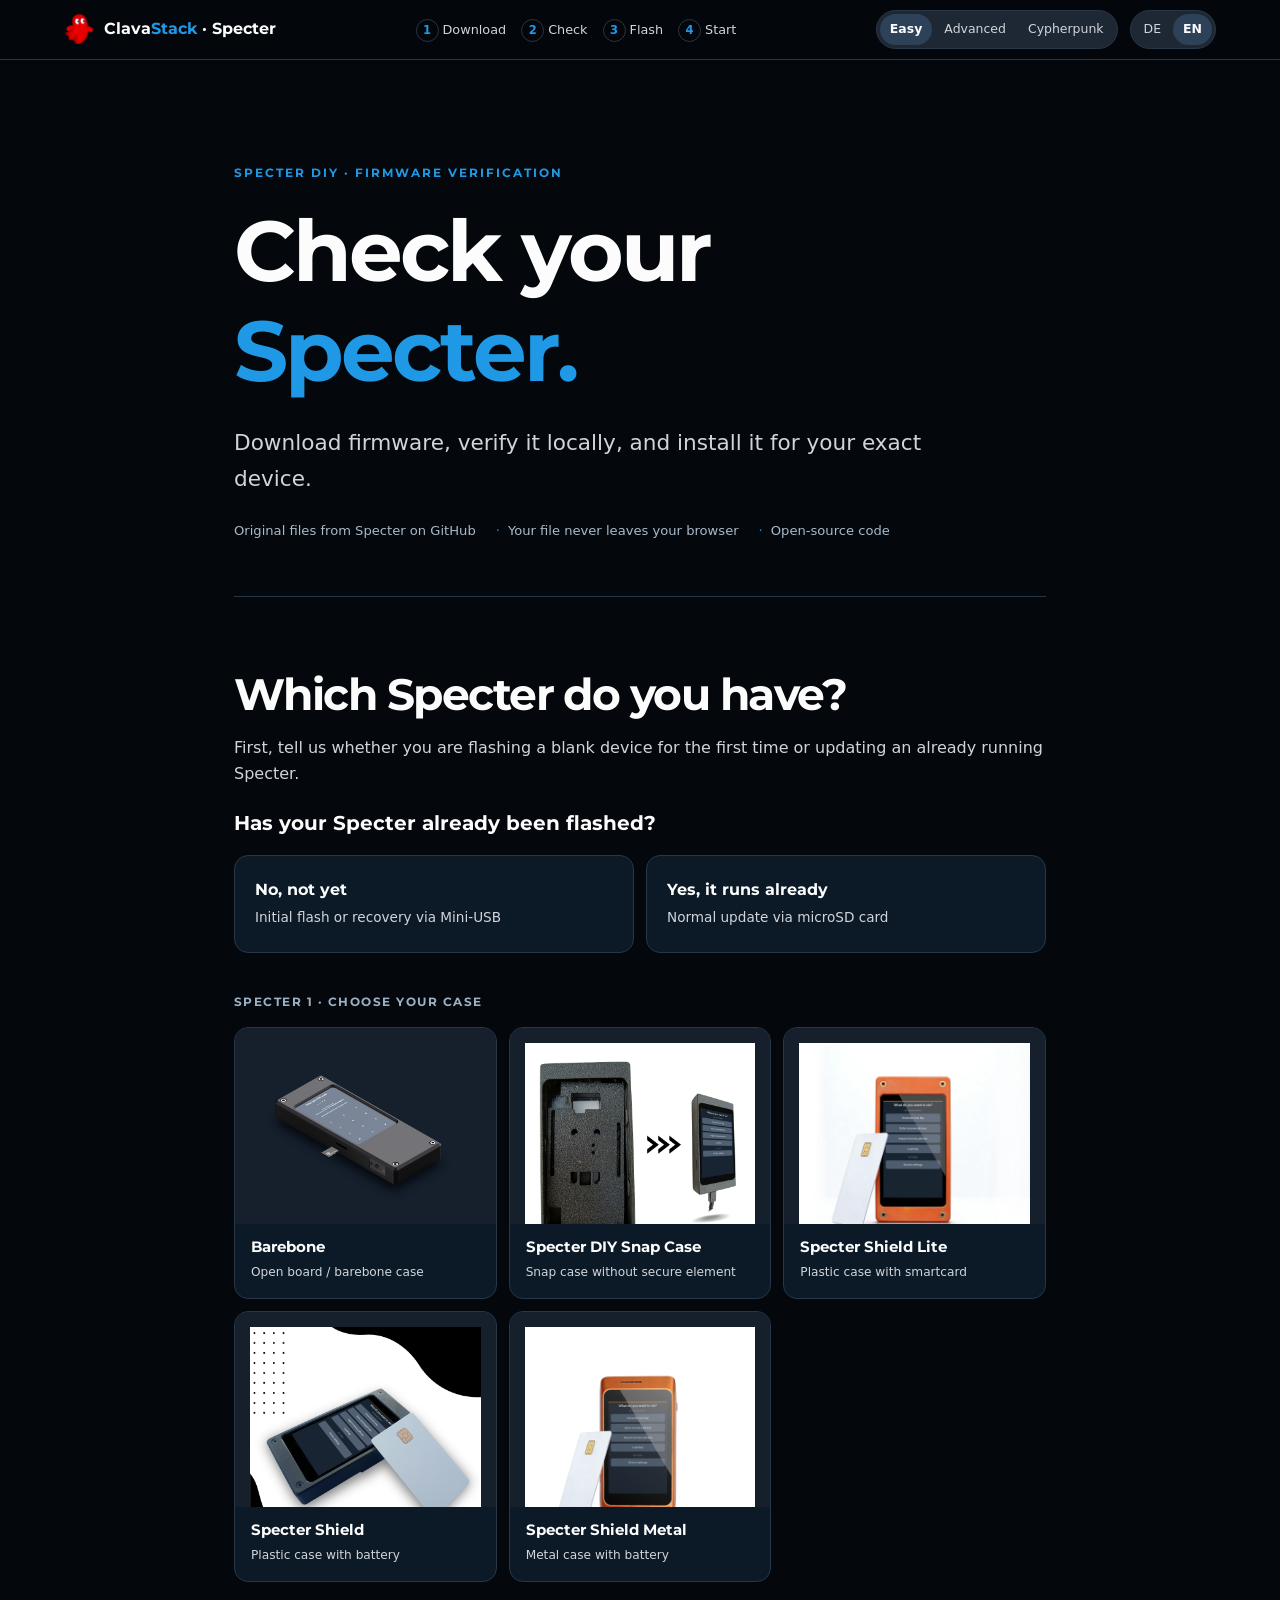
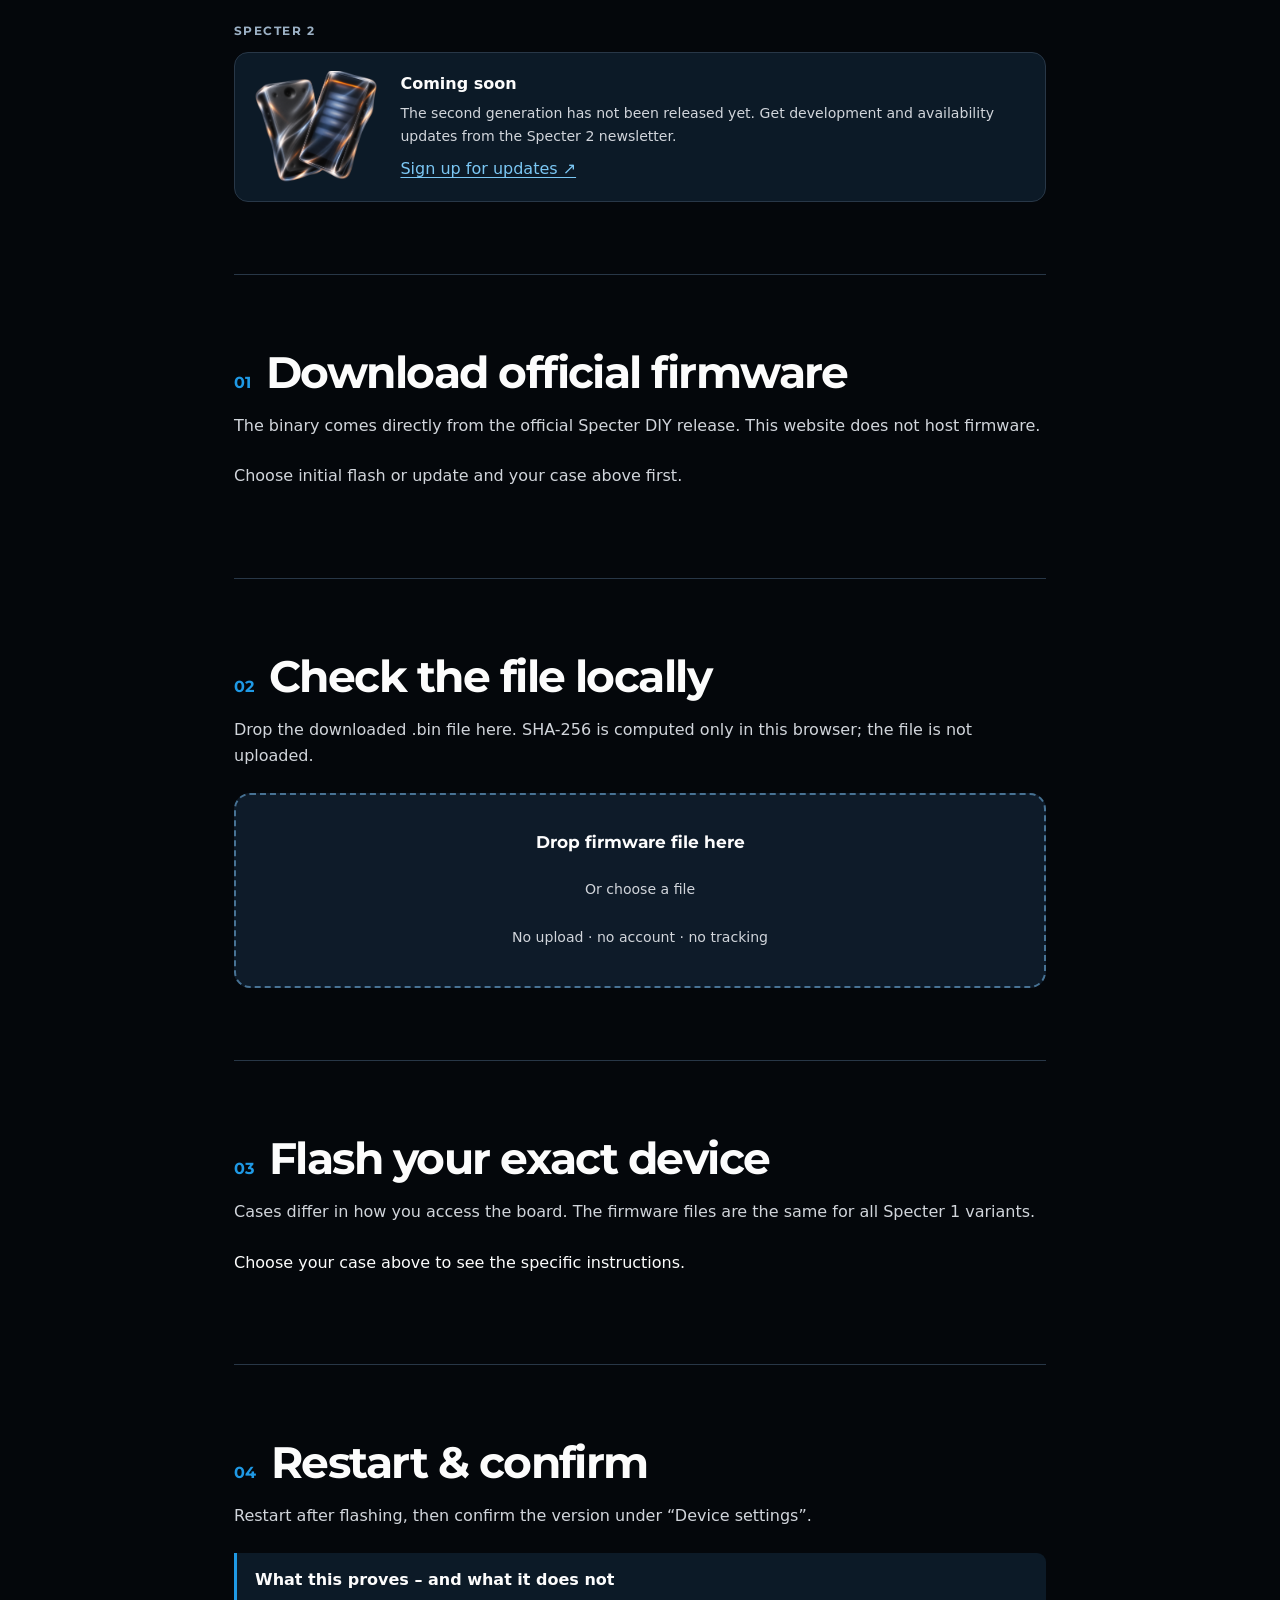
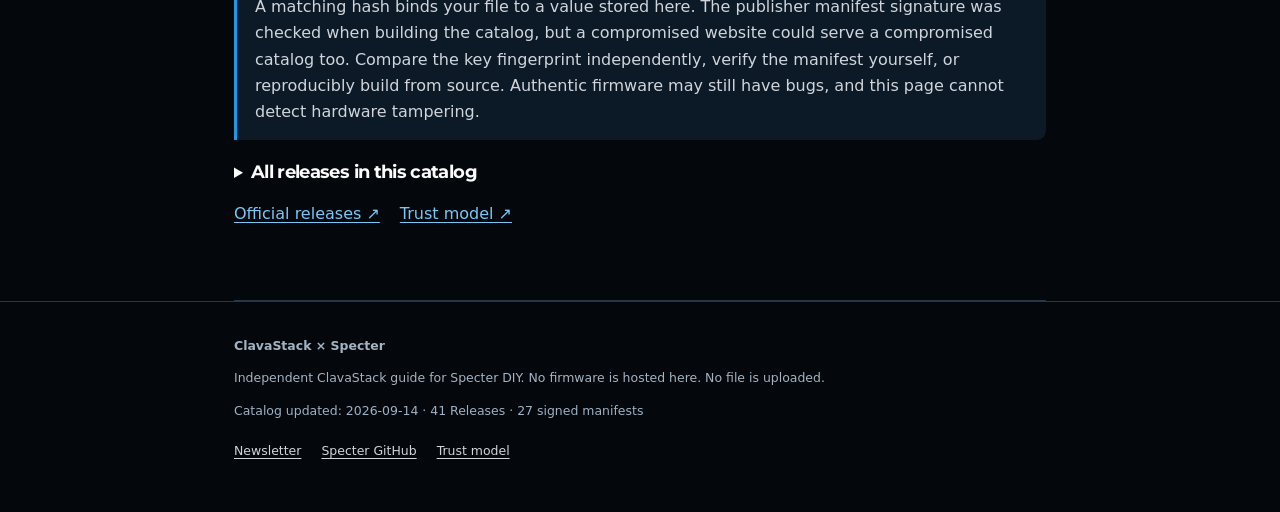
==== index.html @ 4e9931c5 "Build ClavaStack Specter firmware verifier" ====
<!doctype html>
<html lang="de">
<head>
  <meta charset="utf-8">
  <meta name="viewport" content="width=device-width, initial-scale=1">
  <meta name="theme-color" content="#04070B">
  <meta name="description" content="Specter DIY Firmware lokal prüfen und sicher installieren. Offizielle Releases, signierte Prüfsummen und Anleitungen für alle Specter-1-Gehäuse.">
  <title>Specter Firmware prüfen · ClavaStack</title>
  <link rel="icon" href="assets/specter-ghost-logo.png">
  <link rel="stylesheet" href="style.css">
  <script type="module" src="app.js"></script>
</head>
<body>
  <a class="skip" href="#main">Zum Inhalt springen</a>
  <div id="app">
    <main id="main" class="loading" aria-live="polite">Release-Daten werden geladen …</main>
  </div>
  <noscript>Diese Seite benötigt JavaScript für die lokale Datei-Prüfung. Die Firmware selbst kommt ausschließlich aus den offiziellen Specter-Releases auf GitHub.</noscript>
</body>
</html>
---- style.css ----
@font-face{font-family:Montserrat;src:url('assets/montserrat-latin.ttf') format('truetype');font-style:normal;font-weight:400 800;font-display:swap}
:root{color-scheme:dark;--bg:#04070b;--panel:#0c1a27;--card:#1e2734;--text:#fcfcfc;--muted:#d1d5db;--blue:#1f99e5;--blue-dark:#1680c0;--line:#283747;--coral:#ff7a7a;--green:#78d7aa;--max:860px}
*{box-sizing:border-box}html{scroll-behavior:smooth}body{margin:0;background:var(--bg);color:var(--text);font:16px/1.65 system-ui,-apple-system,Segoe UI,sans-serif}button,input,select{font:inherit}button{cursor:pointer}a{color:#7bc7f4;text-underline-offset:3px}a:hover{color:#b4e3ff}img{max-width:100%}.skip{position:absolute;left:-9999px;top:0;padding:.5rem 1rem;background:var(--blue);color:var(--bg);z-index:50}.skip:focus{left:1rem}.loading{min-height:60vh;display:grid;place-items:center;color:var(--muted)}.shell{max-width:var(--max);margin:auto;padding:0 24px}.topbar{position:sticky;top:0;z-index:20;background:rgba(4,7,11,.96);border-bottom:1px solid var(--line);backdrop-filter:blur(14px)}.topbar-inner{max-width:1200px;margin:auto;padding:10px 24px;display:flex;align-items:center;justify-content:space-between;gap:20px}.brand{display:inline-flex;align-items:center;gap:10px;color:var(--text);text-decoration:none;font-family:Montserrat,system-ui,sans-serif;font-weight:700;white-space:nowrap}.brand img{height:30px;width:30px;object-fit:contain}.brand span span{color:var(--blue)}.top-actions{display:flex;align-items:center;gap:12px}.steps-nav{display:flex;align-items:center;gap:15px;list-style:none;margin:0;padding:0}.steps-nav a{color:var(--muted);text-decoration:none;font-size:.8rem;white-space:nowrap}.steps-nav a:hover{color:var(--text)}.steps-nav b{display:inline-grid;place-items:center;width:23px;height:23px;border:1px solid var(--line);border-radius:50%;font-size:.72rem;color:var(--blue);margin-right:4px}.lang-switch,.mode-switch{display:inline-flex;border:1px solid var(--line);border-radius:999px;background:var(--card);padding:3px;gap:2px}.lang-switch button,.mode-switch button{border:0;background:none;color:var(--muted);padding:5px 10px;border-radius:999px;font-size:.78rem;white-space:nowrap}.lang-switch button[aria-pressed=true],.mode-switch button[aria-pressed=true]{background:#2d4159;color:var(--text);font-weight:700}.hero{padding:106px 0 54px;border-bottom:1px solid var(--line)}.eyebrow{font:700 .73rem/1.3 Montserrat,system-ui,sans-serif;text-transform:uppercase;letter-spacing:.17em;color:var(--blue);margin:0 0 20px}h1,h2,h3{font-family:Montserrat,system-ui,sans-serif;line-height:1.18;letter-spacing:-.035em}h1{font-size:clamp(3.2rem,8vw,5.3rem);margin:0 0 24px;max-width:760px}h1 em{font-style:normal;color:var(--blue)}h2{font-size:clamp(2rem,4.8vw,2.75rem);margin:0 0 20px}h3{font-size:1.15rem;margin:0 0 10px}.lead{font-size:clamp(1.06rem,2.3vw,1.35rem);color:var(--muted);max-width:720px;margin:0 0 24px}.meta-line{display:flex;flex-wrap:wrap;gap:6px 20px;color:#a9bacb;font-size:.82rem}.meta-line span::before{content:'·';color:var(--blue);margin-right:8px}.meta-line span:first-child::before{content:none;margin:0}.section{padding:72px 0;border-bottom:1px solid var(--line);scroll-margin-top:90px}.section-intro{color:var(--muted);margin:-6px 0 24px}.section-head{display:flex;align-items:baseline;gap:15px}.step-number{font:700 1rem Montserrat,system-ui,sans-serif;color:var(--blue);flex:0 0 auto}.question{margin-bottom:28px}.question-label{font-family:Montserrat,system-ui,sans-serif;font-size:1.24rem;font-weight:700;line-height:1.3;margin:0 0 8px}.small{font-size:.87rem;color:var(--muted)}.choice-row{display:grid;grid-template-columns:repeat(2,minmax(0,1fr));gap:12px;margin:18px 0 28px}.choice-card,.device-card{display:block;width:100%;border:1px solid var(--line);background:var(--panel);color:var(--text);text-align:left;border-radius:14px;transition:border-color .2s,transform .2s,background .2s}.choice-card{padding:18px 20px;min-height:98px}.choice-card:hover,.device-card:hover{border-color:#547692;transform:translateY(-2px)}.choice-card[aria-pressed=true],.device-card[aria-pressed=true]{border:2px solid var(--blue);background:#102236}.choice-card strong{display:block;font-family:Montserrat,system-ui,sans-serif;font-size:1rem;line-height:1.3}.choice-card span{display:block;color:var(--muted);font-size:.85rem;margin-top:5px}.device-grid{display:grid;grid-template-columns:repeat(3,minmax(0,1fr));gap:12px;margin-top:18px}.device-card{padding:0;overflow:hidden}.device-image{display:grid;place-items:center;background:#15202c;aspect-ratio:4/3;overflow:hidden}.device-image img{width:100%;height:100%;object-fit:contain;padding:15px}.device-copy{padding:14px 16px 16px}.device-copy strong{display:block;font:700 .92rem/1.28 Montserrat,system-ui,sans-serif}.device-copy span{display:block;color:var(--muted);font-size:.76rem;margin-top:5px}.generation{margin:42px 0 14px;color:#9cb1c5;font:700 .72rem Montserrat,system-ui,sans-serif;text-transform:uppercase;letter-spacing:.13em}.gen2{display:flex;align-items:center;gap:22px;border:1px solid var(--line);border-radius:14px;background:var(--panel);padding:18px;margin-top:12px}.gen2 img{width:175px;height:112px;object-fit:cover;border-radius:8px}.gen2 p{margin:4px 0 8px;color:var(--muted);font-size:.88rem}.version-select{width:min(100%,360px);background:var(--card);border:1px solid #58718b;border-radius:9px;color:var(--text);padding:12px 14px;margin:10px 0 0}.note{border-left:3px solid var(--blue);background:var(--panel);padding:14px 18px;border-radius:0 9px 9px 0;margin:20px 0;color:var(--muted)}.note.warning{border-color:var(--coral)}.note.success{border-color:var(--green)}.note strong{color:var(--text)}.download-panel{background:var(--panel);border:1px solid var(--line);border-radius:16px;padding:24px;margin:22px 0}.download-panel h3{margin-bottom:7px}.download-panel p{margin:7px 0 16px;color:var(--muted)}.download-actions{display:flex;flex-wrap:wrap;gap:10px;align-items:center}.button{display:inline-flex;align-items:center;justify-content:center;gap:8px;border:1px solid var(--blue);border-radius:9px;background:var(--blue);color:#04070b;text-decoration:none;padding:12px 18px;font:700 .88rem Montserrat,system-ui,sans-serif;line-height:1.35}.button:hover{background:#75c6f6;color:#04070b}.button.secondary{background:transparent;color:var(--text);border-color:#58718b}.button.secondary:hover{background:var(--card);color:var(--text)}.button.ghost{background:none;border-color:transparent;color:#7bc7f4;padding:8px 0}.button:focus-visible,.choice-card:focus-visible,.device-card:focus-visible,.mode-switch button:focus-visible,.lang-switch button:focus-visible,a:focus-visible{outline:3px solid var(--blue);outline-offset:3px}.file-drop{position:relative;display:grid;place-items:center;text-align:center;gap:8px;min-height:195px;padding:28px;border:2px dashed #477294;border-radius:16px;background:#0e1b29;cursor:pointer}.file-drop.dragover{border-color:var(--blue);background:#142a3d}.file-drop strong{font:700 1.06rem Montserrat,system-ui,sans-serif}.file-drop span{color:var(--muted);font-size:.88rem}.file-drop input{position:absolute;inset:0;width:100%;height:100%;opacity:0;cursor:pointer}.file-drop:focus-within{outline:3px solid var(--blue);outline-offset:3px}.progress-wrap{height:7px;background:var(--card);border-radius:999px;overflow:hidden;margin:16px 0}.progress-bar{height:100%;background:var(--blue);transition:width .2s}.result{margin-top:24px;padding:22px;border:1px solid var(--line);border-radius:12px;background:var(--panel)}.result.ok{border-color:#367b65}.result.bad{border-color:#a74b55}.result.warn{border-color:#9a7b44}.result h3{display:flex;align-items:center;gap:8px}.result p{color:var(--muted)}.fact-grid{display:grid;grid-template-columns:repeat(2,minmax(0,1fr));gap:14px;margin:18px 0}.fact{padding:14px;background:var(--card);border-radius:9px;min-width:0}.fact label{display:block;color:#a8bbcb;font-size:.72rem;text-transform:uppercase;letter-spacing:.08em;margin-bottom:5px}.fact div{overflow-wrap:anywhere;font-family:ui-monospace,SFMono-Regular,Consolas,monospace;font-size:.8rem;color:var(--text)}.instruction-list{counter-reset:install;list-style:none;margin:22px 0;padding:0}.instruction-list li{counter-increment:install;display:grid;grid-template-columns:35px 1fr;gap:12px;padding:14px 0;border-top:1px solid var(--line)}.instruction-list li::before{content:counter(install);display:grid;place-items:center;width:28px;height:28px;border-radius:50%;background:var(--card);color:var(--blue);font-weight:700;font-size:.8rem}.instruction-list li p{margin:0;color:var(--muted)}.instruction-list li strong{color:var(--text)}.board-guide{display:grid;grid-template-columns:minmax(0,1.4fr) minmax(200px,1fr);gap:18px;margin:22px 0;background:var(--panel);border:1px solid var(--line);padding:18px;border-radius:12px}.board-guide figure{margin:0;position:relative}.board-guide img{width:100%;display:block;border-radius:8px}.board-guide figcaption{font-size:.72rem;color:#a6b5c3;margin-top:5px}.board-guide .board-text{font-size:.86rem;color:var(--muted)}.board-guide .board-text strong{color:var(--text)}.board-marker{position:absolute;left:88.5%;top:17%;width:36px;height:36px;border:3px solid var(--coral);border-radius:50%;box-shadow:0 0 0 3px rgba(0,0,0,.5);pointer-events:none}.board-marker::after{content:'JP2';position:absolute;top:-33px;left:-3px;background:#aa3d43;color:var(--text);padding:3px 6px;border-radius:4px;font:bold .7rem Montserrat,system-ui,sans-serif}.link-group{display:flex;flex-wrap:wrap;gap:10px 20px;margin-top:15px}.mode-extra{display:none}.mode-advanced .advanced,.mode-cypherpunk .advanced,.mode-cypherpunk .cypherpunk{display:block}.copy-code{display:block;white-space:pre-wrap;overflow-wrap:anywhere;background:#090f16;border:1px solid var(--line);border-radius:8px;padding:14px 18px;color:#cae8fa;font:.76rem/1.6 ui-monospace,SFMono-Regular,Consolas,monospace;margin:14px 0}.archive{max-height:340px;overflow:auto;border:1px solid var(--line);border-radius:10px}.archive table{width:100%;border-collapse:collapse}.archive th,.archive td{text-align:left;padding:9px 12px;border-bottom:1px solid var(--line);font-size:.82rem}.archive th{position:sticky;top:0;background:var(--card);font-size:.7rem;text-transform:uppercase;color:var(--muted)}.badge{display:inline-block;border-radius:5px;background:#214437;color:#b0f6cc;padding:2px 6px;font-size:.7rem}.badge.unsigned{background:#483c2f;color:#f6d5a7}.footer{border-top:1px solid var(--line);padding:34px 0 50px;color:#a3b3c2;font-size:.78rem}.footer-inner{display:flex;justify-content:space-between;flex-wrap:wrap;gap:20px}.footer-links{display:flex;flex-wrap:wrap;gap:8px 20px}.footer a{color:var(--muted)}.footer p{max-width:620px;margin:12px 0 0}.status-line{font-size:.78rem;color:#9eb1c2}.muted-link{color:var(--muted)}.only-when-selected{color:var(--muted)}
@media(max-width:950px){.steps-nav{display:none}.topbar-inner{max-width:var(--max)}}
@media(max-width:660px){.shell{padding:0 18px}.topbar-inner{padding:9px 18px}.brand span{font-size:.85rem}.top-actions{gap:6px}.lang-switch button,.mode-switch button{padding:5px 7px;font-size:.67rem}.hero{padding:68px 0 44px}.section{padding:55px 0}.device-grid{grid-template-columns:repeat(2,minmax(0,1fr))}.board-guide{grid-template-columns:1fr}.fact-grid{grid-template-columns:1fr}.gen2 img{width:115px;height:94px}.download-panel{padding:18px}}
@media(max-width:440px){.mode-switch{max-width:196px}.choice-row{grid-template-columns:1fr}.device-grid{gap:8px}.device-copy{padding:10px}.device-copy strong{font-size:.8rem}.device-copy span{font-size:.7rem}.gen2{align-items:flex-start}.gen2 img{width:90px;height:90px}.meta-line{display:block}.meta-line span{display:block}.meta-line span::before{content:none}}
.board-photo{position:relative;line-height:0}
.board-photo .board-marker{left:76.5%;top:35.7%;width:8%;height:auto;aspect-ratio:1}
.video-frame{position:relative;aspect-ratio:16/9;max-width:100%;overflow:hidden;border-radius:9px;background:#000}.video-frame iframe{position:absolute;inset:0;width:100%;height:100%;border:0}
@media(max-width:660px){.topbar-inner{flex-wrap:wrap;gap:5px}.brand{width:100%}.top-actions{width:100%;justify-content:space-between}.section{scroll-margin-top:100px}}
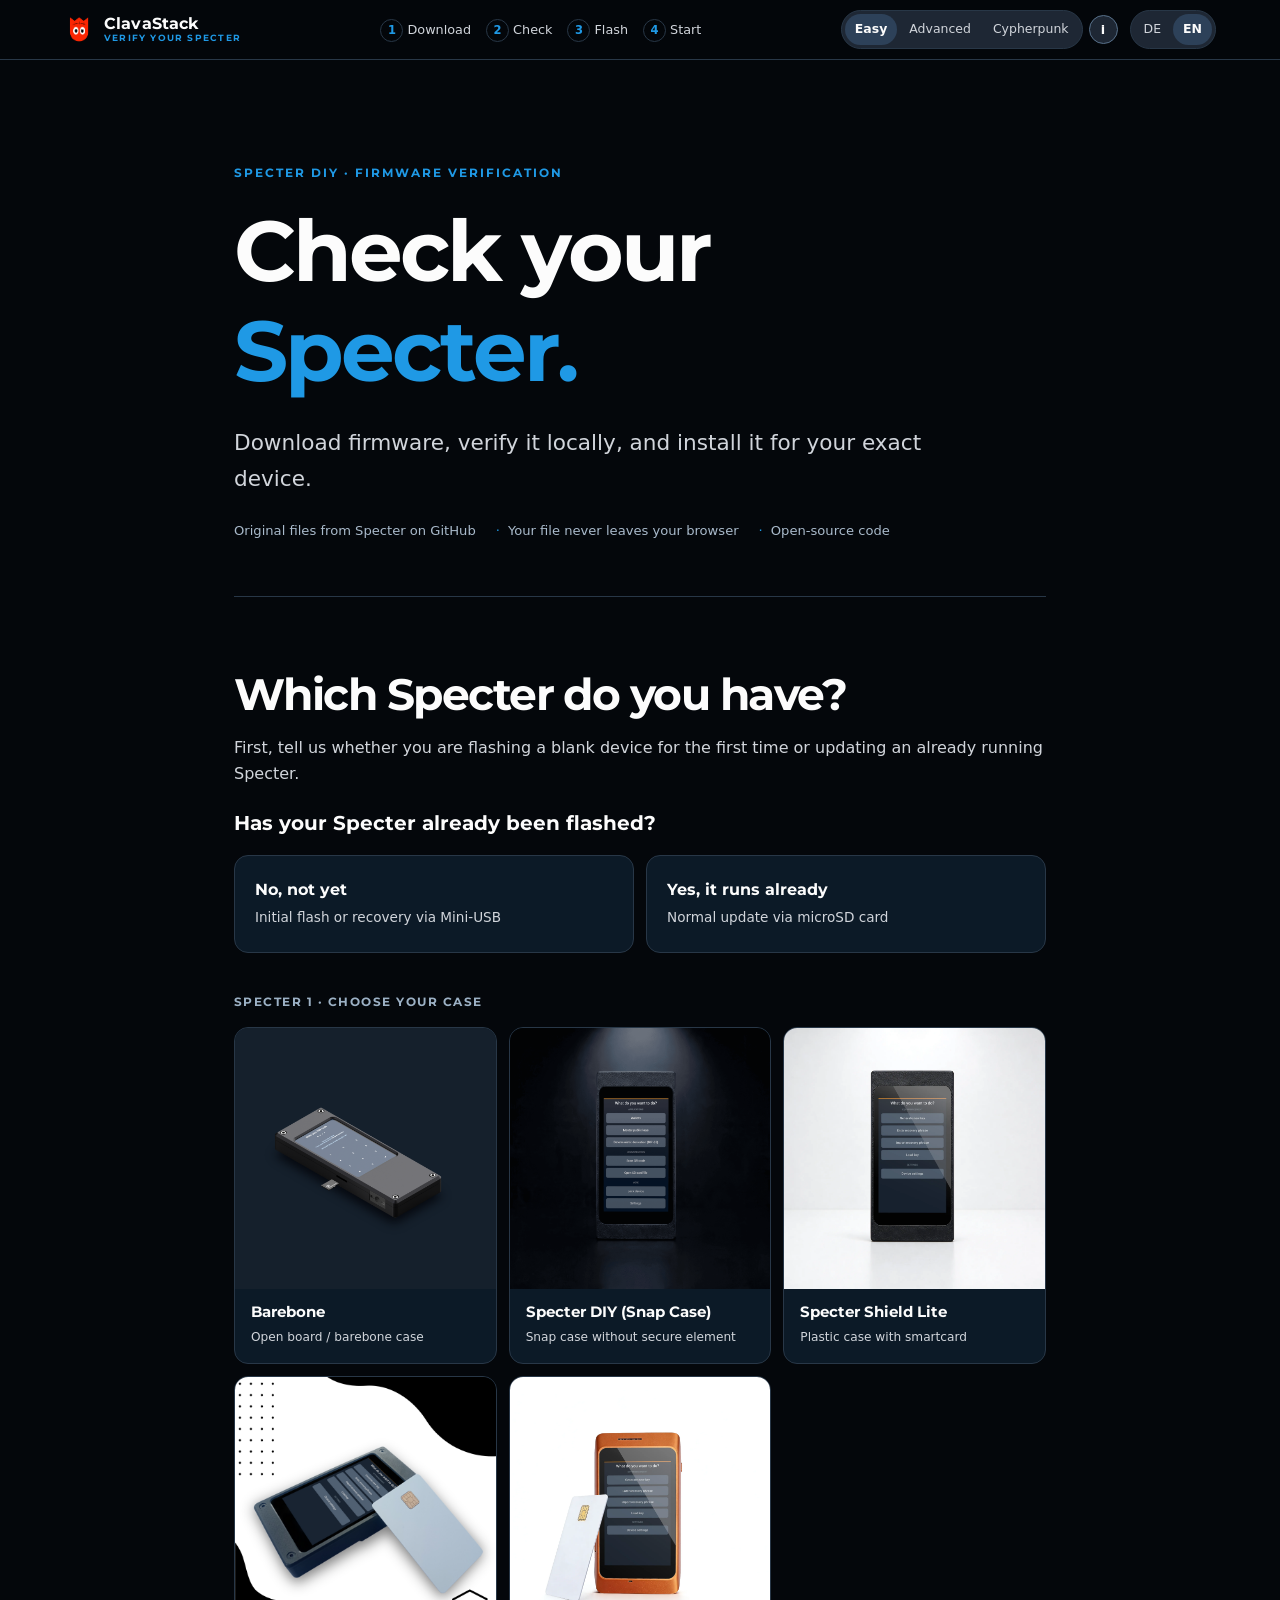
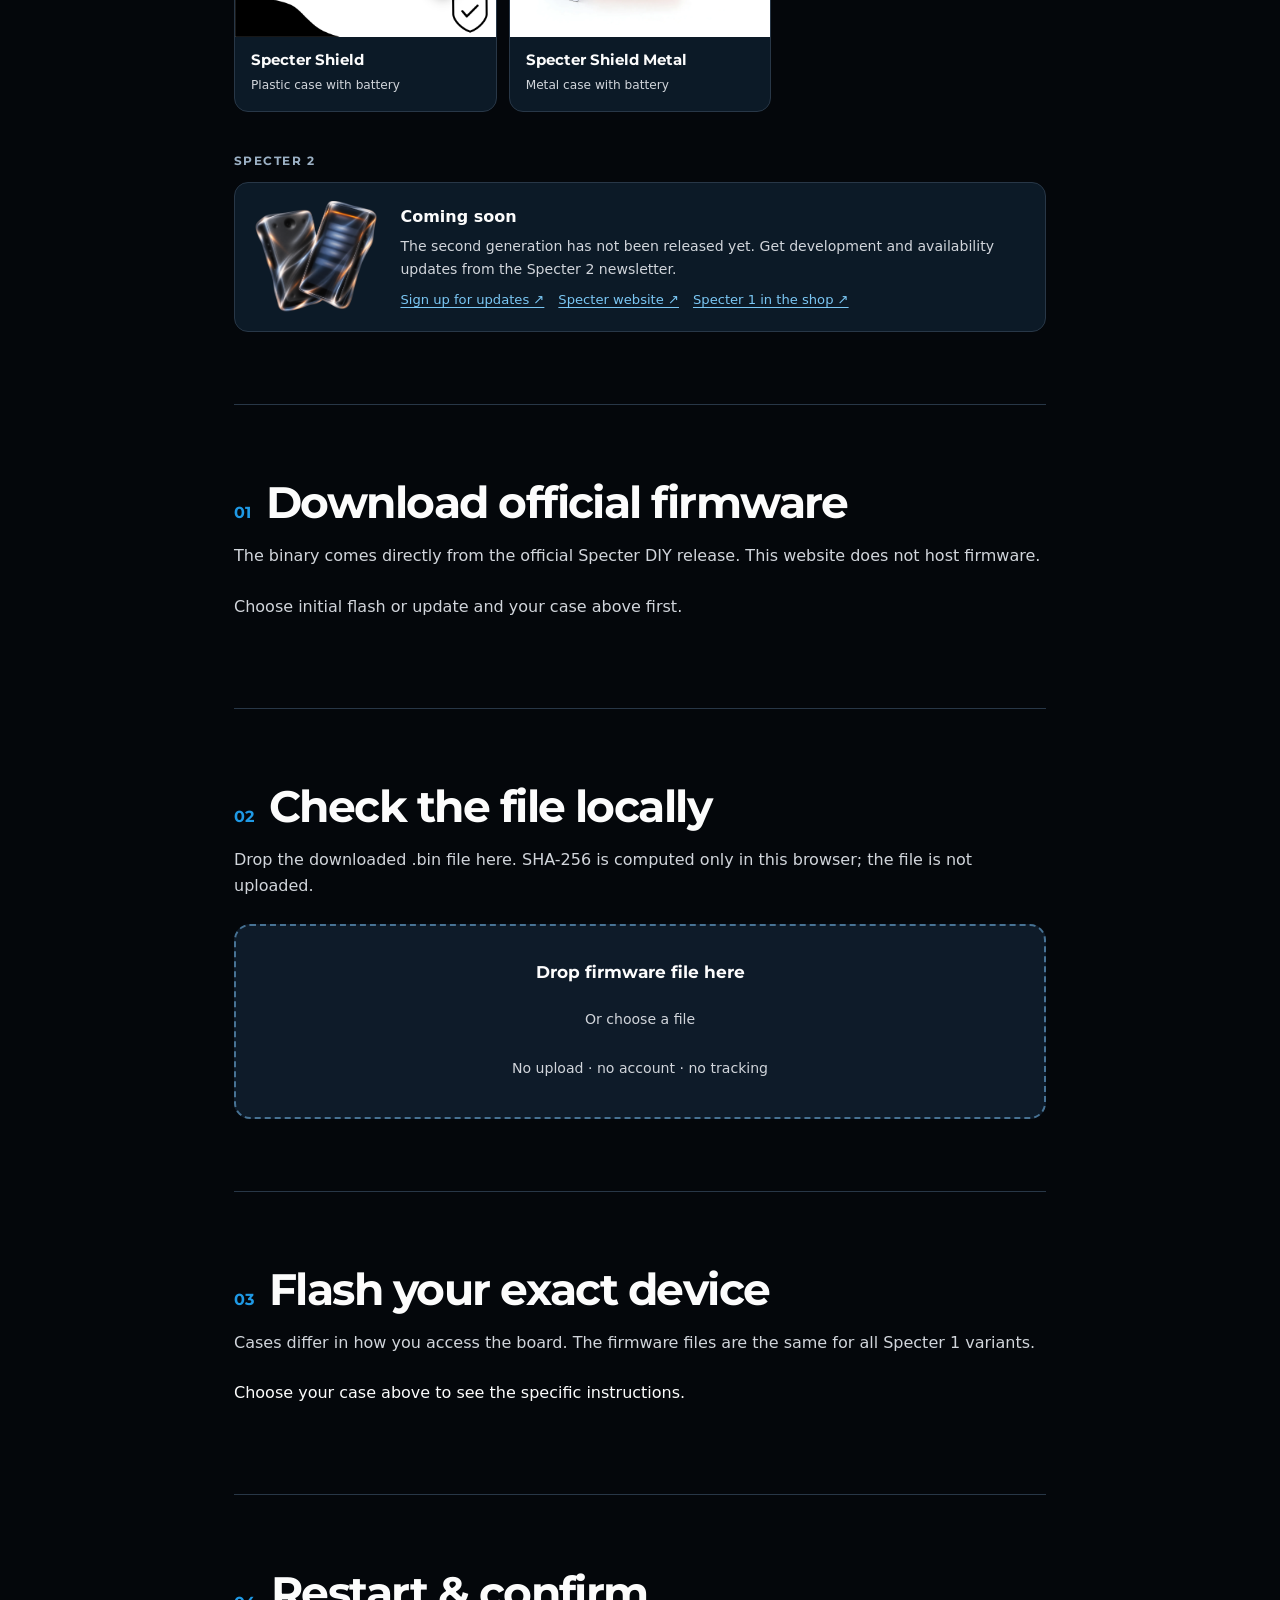
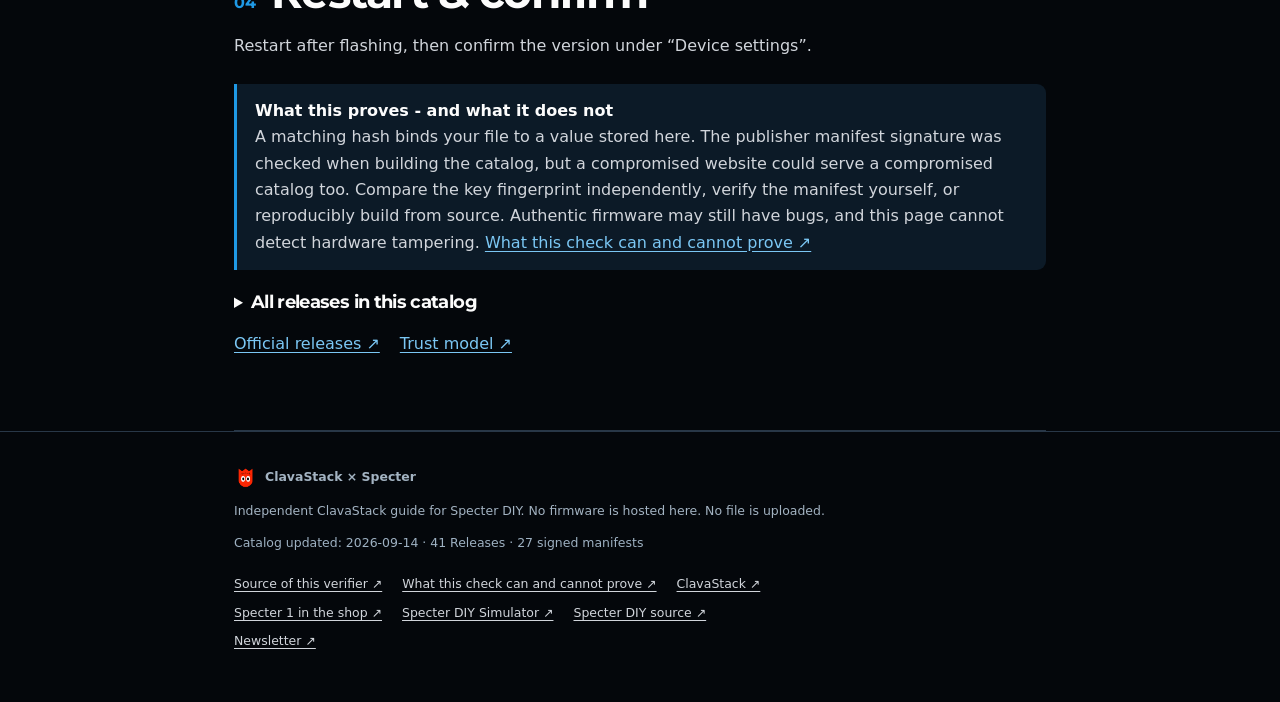
==== commit 9cdf7b7d: "Polish verifier imagery, branding and repository checks" ====
--- a/index.html
+++ b/index.html
@@ -6,7 +6,7 @@
   <meta name="theme-color" content="#04070B">
   <meta name="description" content="Specter DIY Firmware lokal prüfen und sicher installieren. Offizielle Releases, signierte Prüfsummen und Anleitungen für alle Specter-1-Gehäuse.">
   <title>Specter Firmware prüfen · ClavaStack</title>
-  <link rel="icon" href="assets/specter-ghost-logo.png">
+  <link rel="icon" type="image/png" href="assets/clavastack-logo.png">
   <link rel="stylesheet" href="style.css">
   <script type="module" src="app.js"></script>
 </head>
--- a/style.css
+++ b/style.css
@@ -8,3 +8,21 @@
 .board-photo .board-marker{left:76.5%;top:35.7%;width:8%;height:auto;aspect-ratio:1}
 .video-frame{position:relative;aspect-ratio:16/9;max-width:100%;overflow:hidden;border-radius:9px;background:#000}.video-frame iframe{position:absolute;inset:0;width:100%;height:100%;border:0}
 @media(max-width:660px){.topbar-inner{flex-wrap:wrap;gap:5px}.brand{width:100%}.top-actions{width:100%;justify-content:space-between}.section{scroll-margin-top:100px}}
+.brand .brand-text{display:flex;flex-direction:column;gap:1px;line-height:1.1}
+.brand .brand-wordmark{color:var(--text);font-size:1rem;letter-spacing:.01em}
+.brand .brand-sub{color:var(--blue);font-size:.58rem;font-weight:700;letter-spacing:.13em;text-transform:uppercase}
+.mode-wrap{display:flex;align-items:center;gap:6px;position:relative}
+.mode-info-button{display:grid;place-items:center;width:29px;height:29px;padding:0;border:1px solid #58718b;border-radius:50%;background:var(--card);color:var(--text);font-weight:700;font-size:.8rem}
+.mode-info-button:hover{border-color:var(--blue)}
+.mode-info-button:focus-visible{outline:3px solid var(--blue);outline-offset:3px}
+.mode-help{position:absolute;right:0;top:calc(100% + 12px);width:min(350px,calc(100vw - 36px));padding:17px 19px;border:1px solid #58718b;border-radius:12px;background:#122233;box-shadow:0 18px 44px rgba(0,0,0,.55);color:var(--text);font-size:.82rem;line-height:1.5;z-index:30}
+.mode-help[hidden]{display:none}
+.mode-help strong{font-family:Montserrat,system-ui,sans-serif}
+.mode-help p{margin:9px 0 0;color:var(--muted)}
+.gen2 .link-group{margin-top:8px;gap:4px 14px;font-size:.82rem}
+.footer-links{max-width:570px;align-content:flex-start}
+@media(max-width:660px){.mode-help{left:0;right:auto}}
+.footer-brand{display:flex;align-items:center;gap:8px}
+.footer-brand img{object-fit:contain}
+.device-image{aspect-ratio:1/1}
+.device-card:not([data-value="barebone"]) .device-image img{object-fit:cover;object-position:center;padding:0}
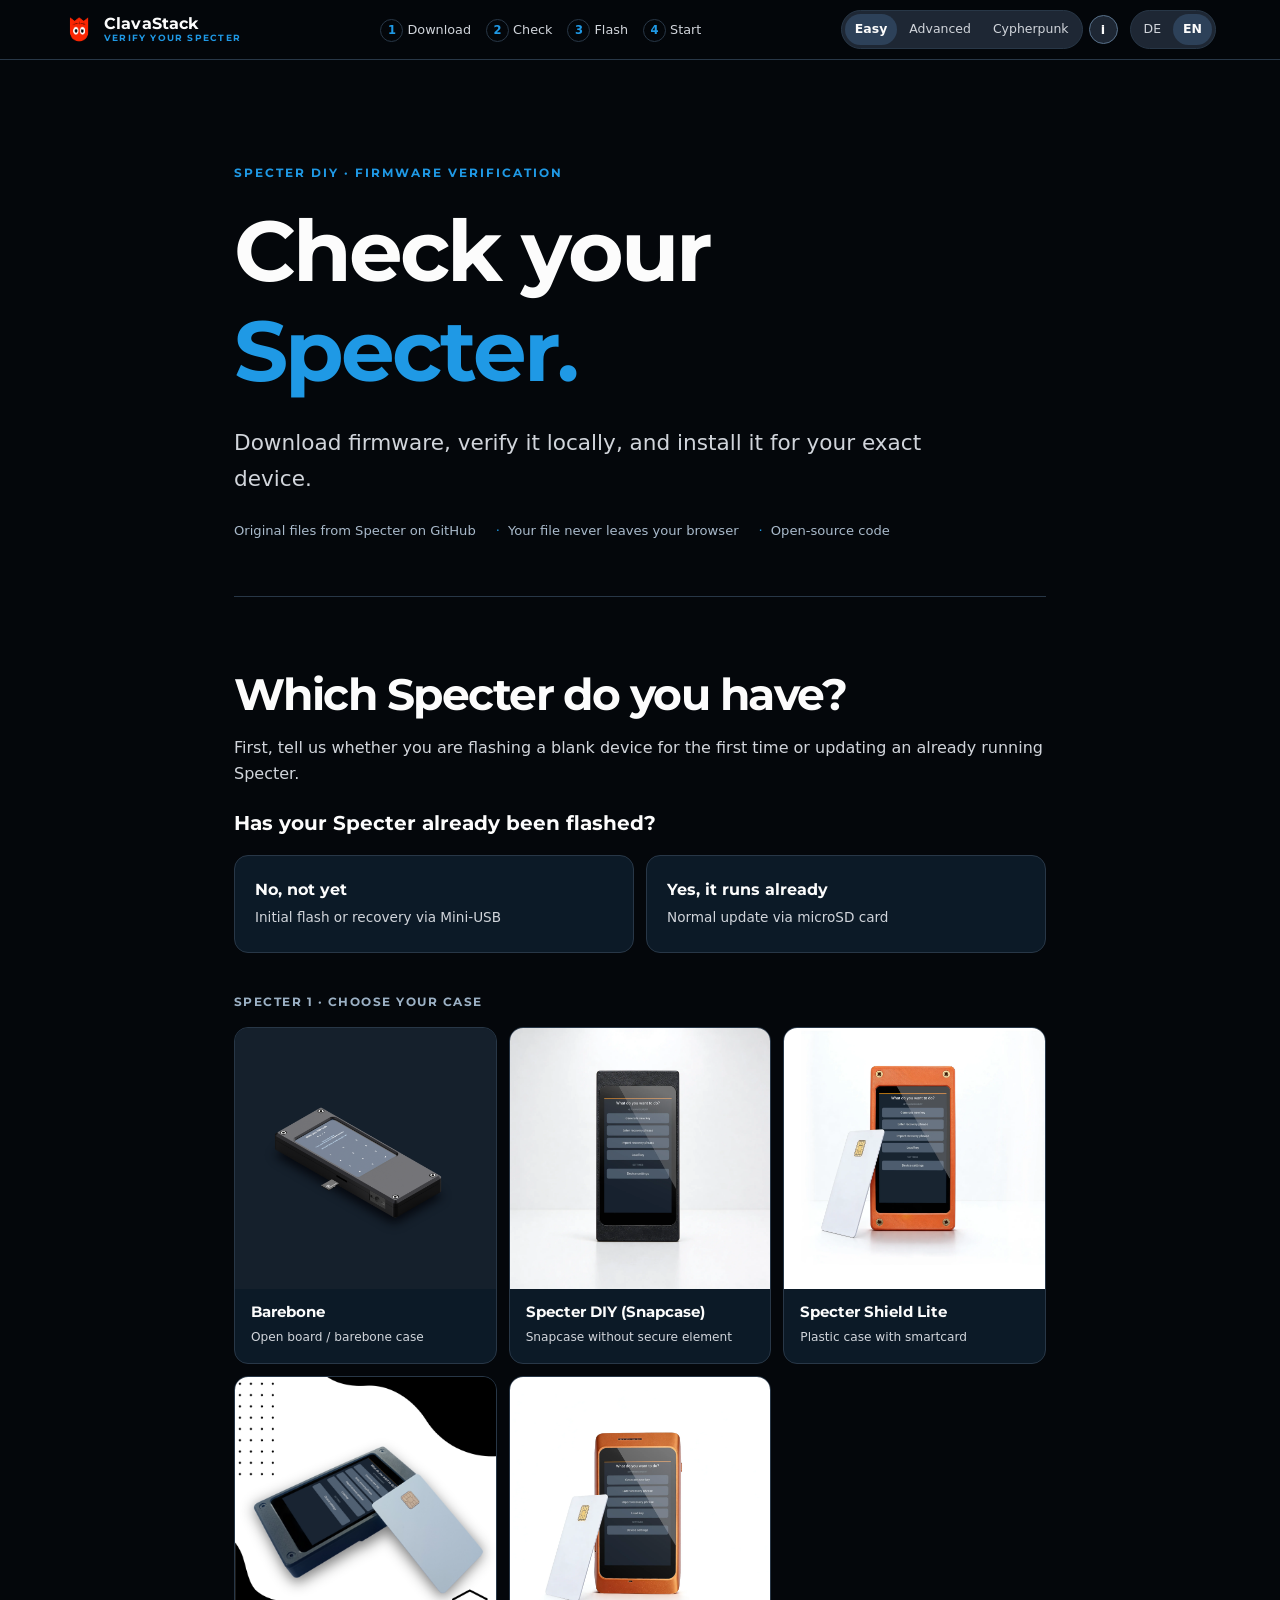
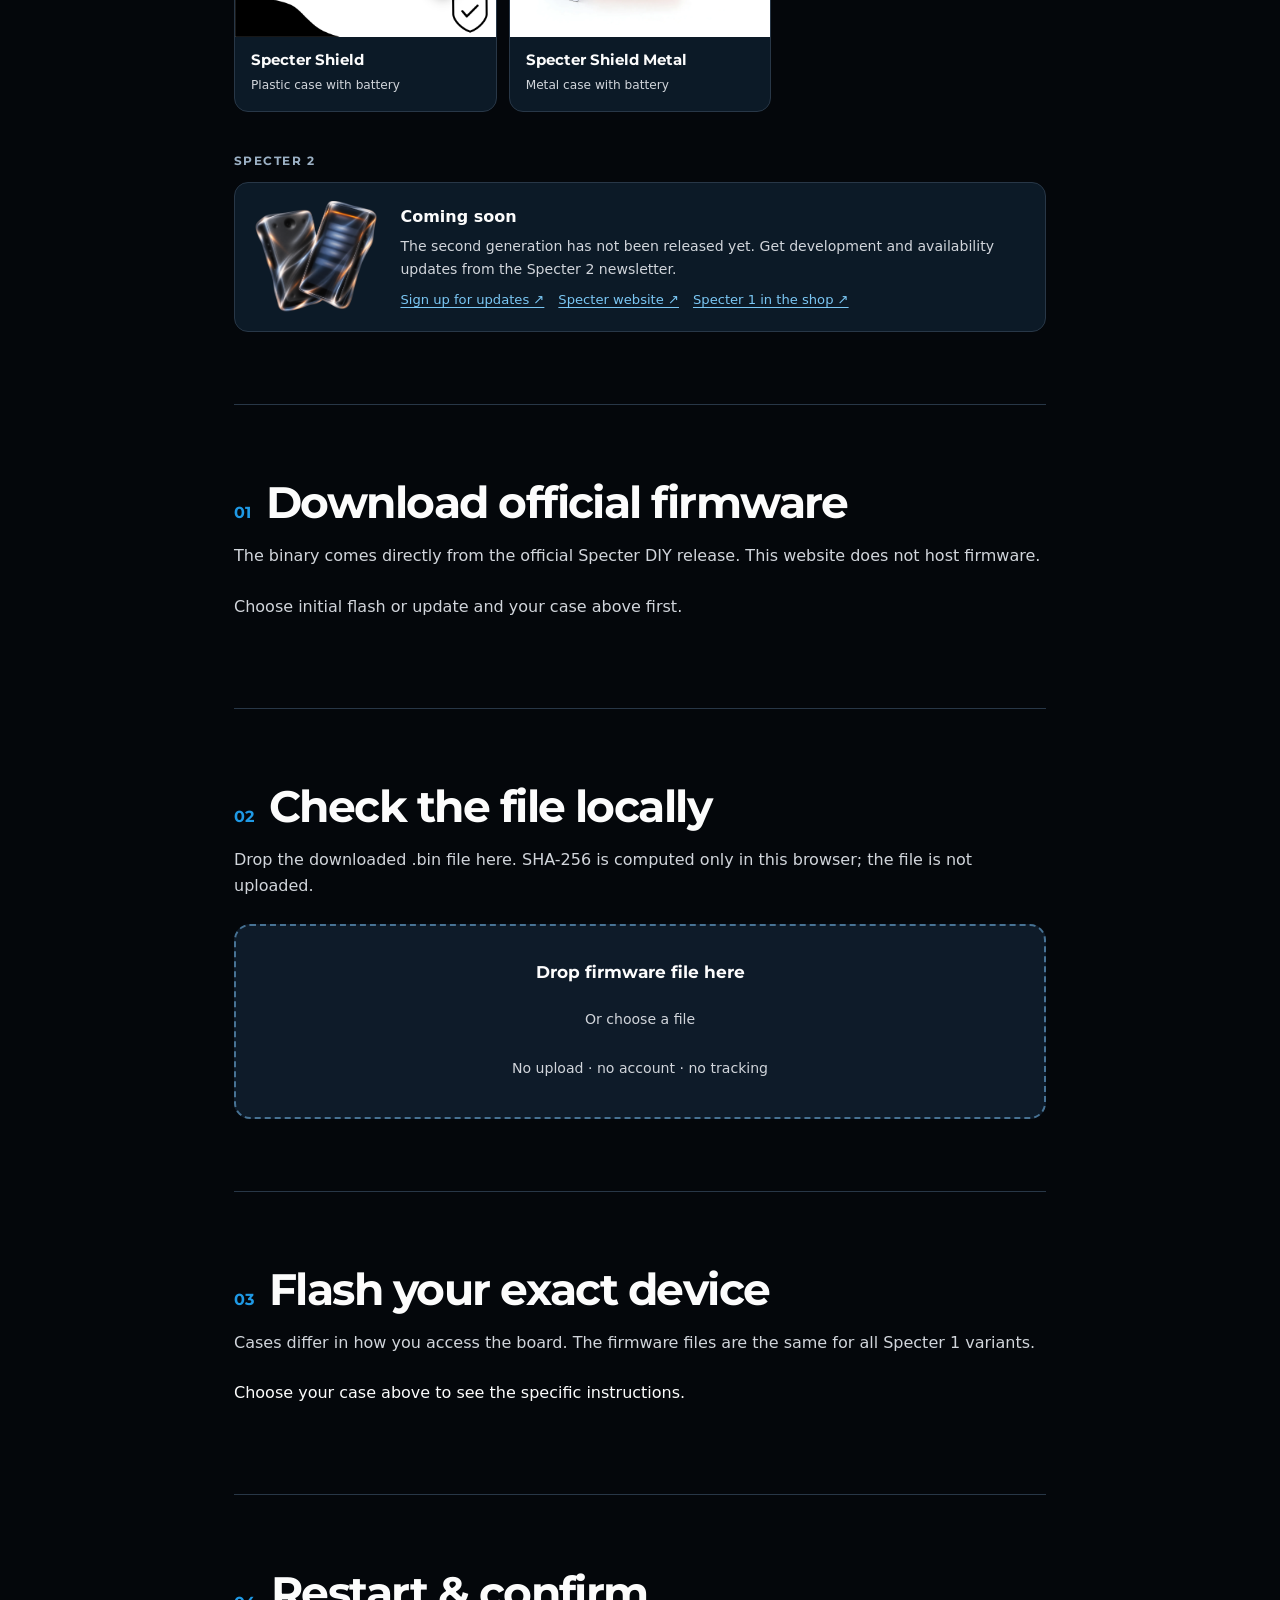
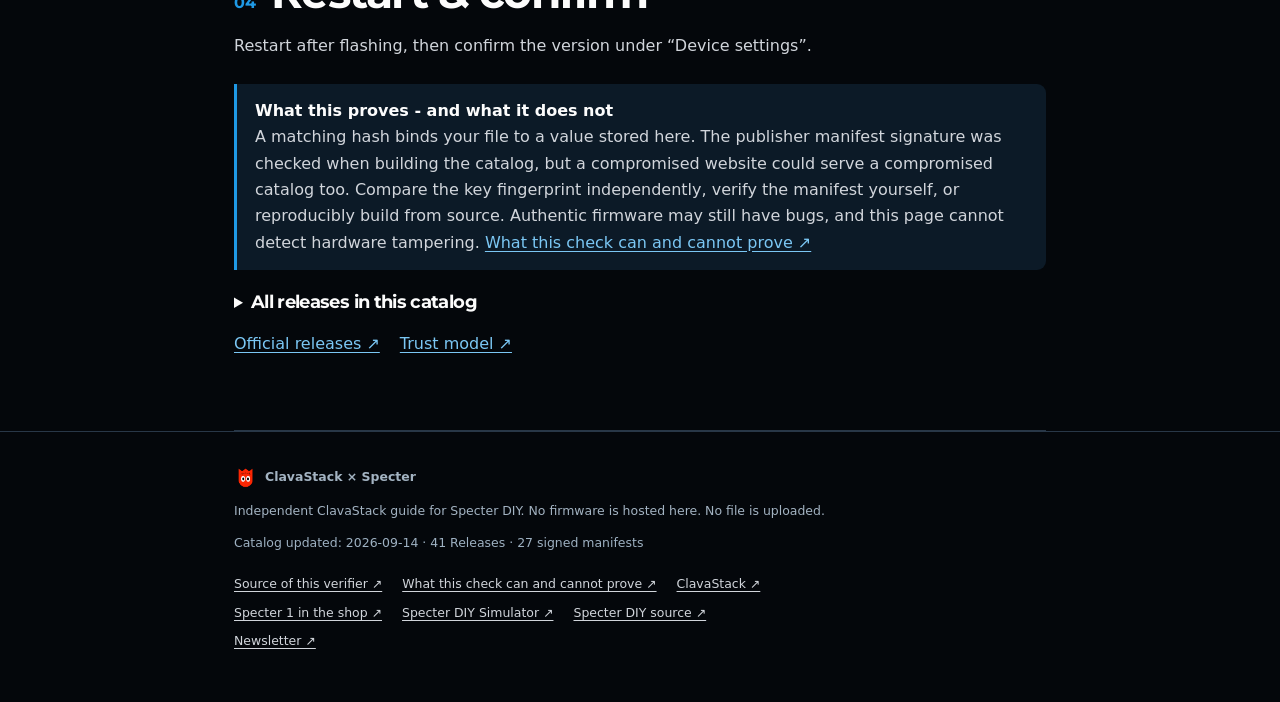
==== commit be43979e: "Revalidate verifier assets after deployment" ====
--- a/index.html
+++ b/index.html
@@ -7,8 +7,8 @@
   <meta name="description" content="Specter DIY Firmware lokal prüfen und sicher installieren. Offizielle Releases, signierte Prüfsummen und Anleitungen für alle Specter-1-Gehäuse.">
   <title>Specter Firmware prüfen · ClavaStack</title>
   <link rel="icon" type="image/png" href="assets/clavastack-logo.png">
-  <link rel="stylesheet" href="style.css">
-  <script type="module" src="app.js"></script>
+  <link rel="stylesheet" href="style.css?v=20260914">
+  <script type="module" src="app.js?v=20260914"></script>
 </head>
 <body>
   <a class="skip" href="#main">Zum Inhalt springen</a>
